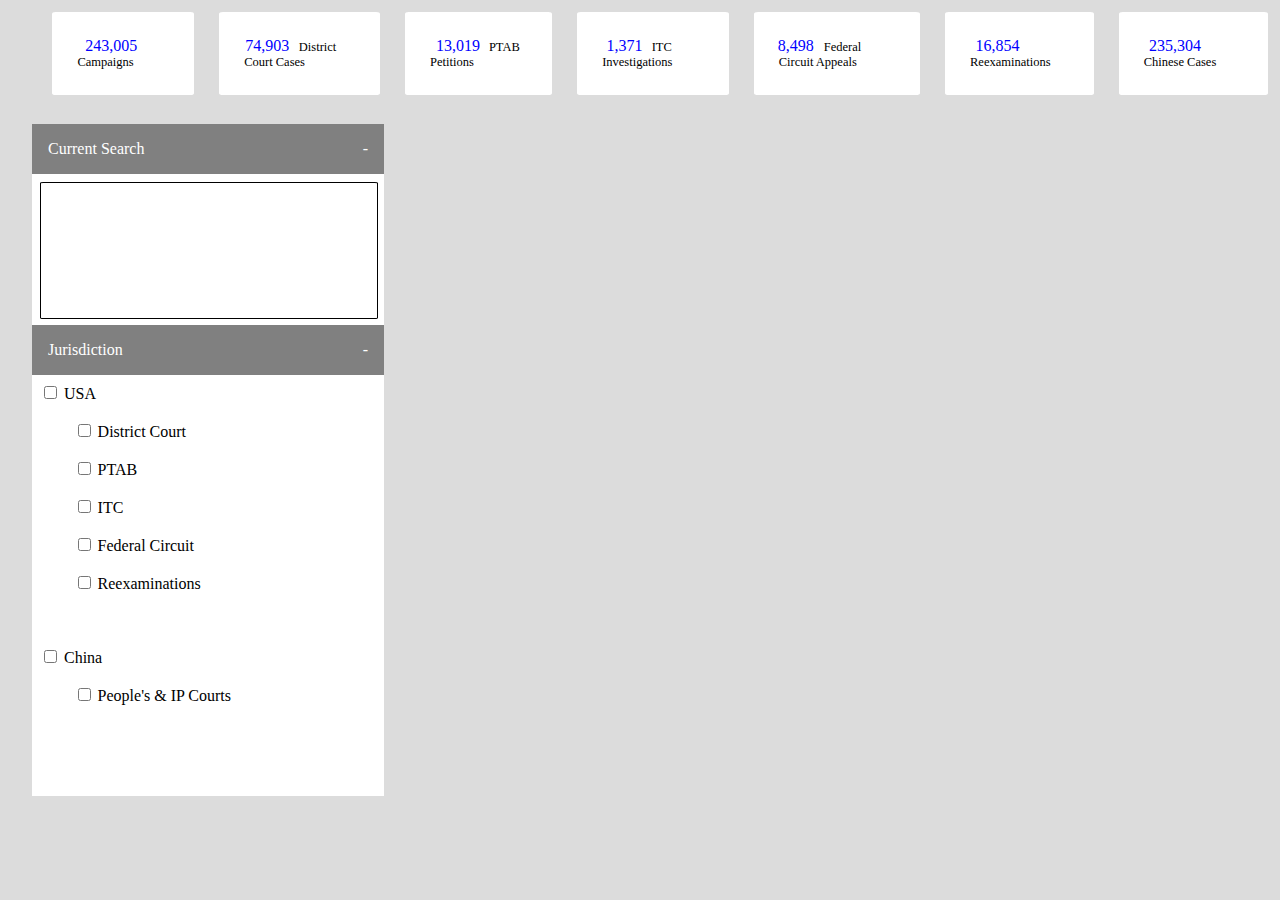
==== index(11-05-2021).html @ 775fd685 "Updated file" ====
<html>
    <head>
        <style>
            body {
                margin: 0;
            }

            .wrapper{
                background-color: #DCDCDC;
                padding: 0%;
                height: 100%;
                width: 100%;
                margin: 0;
            }
            
            header{
                margin-top: 1%;
            }

            .litems{
                list-style: none;
                display: flex;
                justify-content: space-evenly;
            }

            .items{
                background-color: white;
                margin: 1%;
                margin-top: 1%;
                display: inline;
                padding: 25;
                border-radius: 2.5%;
            }

            .licont{
                list-style: none;
                display: inline;
            }

            .lileft{
                display: inline;
                color: blue;
                font-size:16px;
                margin-left: -35%;
                margin-right: 5%;
            }

            .liright{
                display: inline;
                color: black;
                margin-left: 0%;
                font-size:12.5px;

            }

            .panel{
                width: 25%;
                margin-left: 2.5%;
                background-color: white;
            }

            .search .juris{
                width: 25%;
                background-color: green;
            }

            .search {
                background-color: gray;
                padding: 5%;
                width: 100%;
                color: white;
                display: inline-flex;
                justify-content: space-between;
            }

            .searchbox{
                background-color: white;
                width: 105%;
                height: 15%;
                padding: 2.5%;
            }

            .jurisbox{
                background-color: white;
                width: 105%;
                height: 45%;
                padding: 2.5%;
            }

            .sbox{
                border: 1px solid black;
                border-radius: 1%;
                width: 100%;
                height: 100%;
            }

            .juris{
                height: 50%;
            }

            .uscheck{
                margin-left: 10%;
                display: block;
            }

        </style>
    </head>
    <body>
        <div class="wrapper">
            <div class="header">
                <ul class="litems">
                    <li class="items">
                        <ul class="licont">
                            <li class="lileft">243,005</li>
                            <li class="liright">Campaigns</li>
                        </ul>
                    </li>
                    <li class="items">
                        <ul class="licont">
                            <li class="lileft">74,903</li>
                            <li class="liright">District Court Cases</li>
                        </ul>
                    </li>
                    <li class="items">
                        <ul class="licont">
                            <li class="lileft">13,019</li>
                            <li class="liright">PTAB Petitions</li>
                        </ul>
                    </li>
                    <li class="items">
                        <ul class="licont">
                            <li class="lileft">1,371</li>
                            <li class="liright">ITC Investigations</li>
                        </ul>
                    </li>
                    <li class="items">
                        <ul class="licont">
                            <li class="lileft">8,498</li>
                            <li class="liright">Federal Circuit Appeals</li>
                        </ul>
                    </li>
                    <li class="items">
                        <ul class="licont">
                            <li class="lileft">16,854</li>
                            <li class="liright">Reexaminations</li>
                        </ul>
                    </li>
                    <li class="items">
                        <ul class="licont">
                            <li class="lileft">235,304</li>
                            <li class="liright">Chinese Cases</li>
                        </ul>
                    </li>
                </ul>
            <div class="body">
                <div class="panel">
                    <div class="search">
                        <div class="searchheader">Current Search</div>
                        <div>-</div>
                    </div>
                    <div class="searchbox">
                        <div class="sbox"></div>
                    </div>
                    <div class="search">
                        <div class="searchheader">Jurisdiction</div>
                        <div>-</div>
                    </div>
                    <div class="jurisbox">
                        <input type="checkbox" name="USA" id="USA"> USA <br>
                        <div class="uscheck">
                            <br>
                            <input type="checkbox" name="dc" id="dc"> District Court <br> <br>
                            <input type="checkbox" name="dc" id="dc"> PTAB <br> <br>
                            <input type="checkbox" name="dc" id="dc"> ITC <br> <br>
                            <input type="checkbox" name="dc" id="dc"> Federal Circuit <br> <br>
                            <input type="checkbox" name="dc" id="dc"> Reexaminations <br> <br>
                        </div>
                        <br>
                        <br>
                        <input type="checkbox" name="China" id="China"> China <br>
                        <div class="uscheck">
                            <br>
                            <input type="checkbox" name="dc" id="dc"> People's & IP Courts <br> <br>
                        </div>
                    </div>
                </div>
            </div>
        </div>
    </body>
</html>
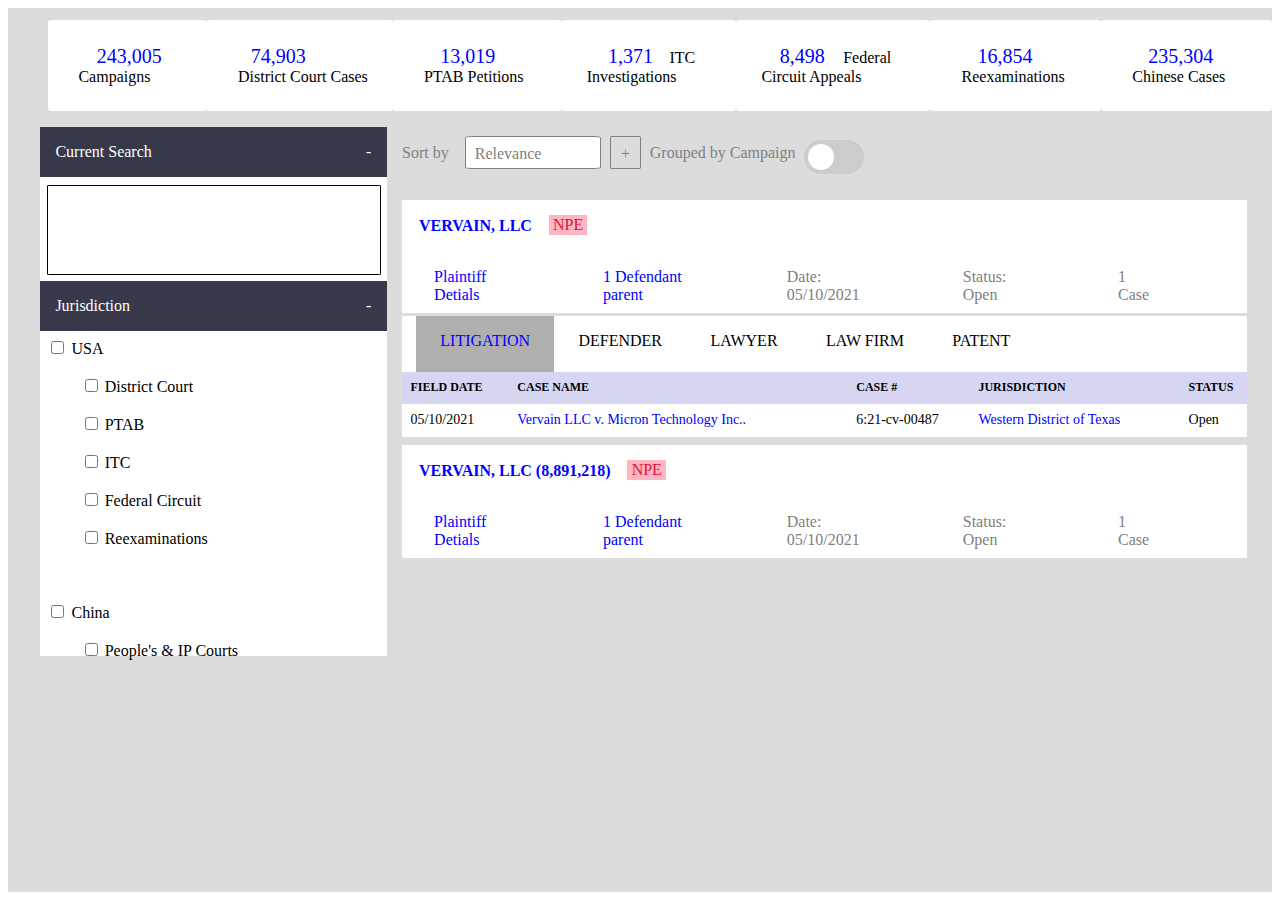
==== commit d1d1cbdb: "Added Style sheet" ====
--- a/index(11-05-2021).html
+++ b/index(11-05-2021).html
@@ -1,109 +1,6 @@
 <html>
     <head>
-        <style>
-            body {
-                margin: 0;
-            }
-
-            .wrapper{
-                background-color: #DCDCDC;
-                padding: 0%;
-                height: 100%;
-                width: 100%;
-                margin: 0;
-            }
-            
-            header{
-                margin-top: 1%;
-            }
-
-            .litems{
-                list-style: none;
-                display: flex;
-                justify-content: space-evenly;
-            }
-
-            .items{
-                background-color: white;
-                margin: 1%;
-                margin-top: 1%;
-                display: inline;
-                padding: 25;
-                border-radius: 2.5%;
-            }
-
-            .licont{
-                list-style: none;
-                display: inline;
-            }
-
-            .lileft{
-                display: inline;
-                color: blue;
-                font-size:16px;
-                margin-left: -35%;
-                margin-right: 5%;
-            }
-
-            .liright{
-                display: inline;
-                color: black;
-                margin-left: 0%;
-                font-size:12.5px;
-
-            }
-
-            .panel{
-                width: 25%;
-                margin-left: 2.5%;
-                background-color: white;
-            }
-
-            .search .juris{
-                width: 25%;
-                background-color: green;
-            }
-
-            .search {
-                background-color: gray;
-                padding: 5%;
-                width: 100%;
-                color: white;
-                display: inline-flex;
-                justify-content: space-between;
-            }
-
-            .searchbox{
-                background-color: white;
-                width: 105%;
-                height: 15%;
-                padding: 2.5%;
-            }
-
-            .jurisbox{
-                background-color: white;
-                width: 105%;
-                height: 45%;
-                padding: 2.5%;
-            }
-
-            .sbox{
-                border: 1px solid black;
-                border-radius: 1%;
-                width: 100%;
-                height: 100%;
-            }
-
-            .juris{
-                height: 50%;
-            }
-
-            .uscheck{
-                margin-left: 10%;
-                display: block;
-            }
-
-        </style>
+        <link rel="stylesheet" href="style.css">
     </head>
     <body>
         <div class="wrapper">
@@ -152,7 +49,7 @@
                         </ul>
                     </li>
                 </ul>
-            <div class="body">
+            <div class="section">
                 <div class="panel">
                     <div class="search">
                         <div class="searchheader">Current Search</div>
@@ -184,6 +81,73 @@
                         </div>
                     </div>
                 </div>
+                <div class="main">
+                    <div class="sort">
+                        <div class="sby">Sort by</div>
+                        <div class="relevance">Relevance</div>
+                        <div class="arrow">+</div>
+                        <div class="sby" id="group">Grouped by Campaign</div>
+                        <label class="switch">
+                            <input type="checkbox">
+                            <span class="slider round"></span>
+                        </label>
+                    </div>
+                    <div class="vervain">
+                        <div class="vhead">
+                            <div class="vllc">VERVAIN, LLC</div>
+                            <div class="npe">NPE</div>
+                        </div>
+                        <div class="vlist">
+                            <ul class="vul">
+                                <li class="vil">Plaintiff Detials</li>
+                                <li class="vil">1 Defendant parent</li>
+                                <li class="vil vgrey">Date: 05/10/2021</li>
+                                <li class="vil vgrey">Status: Open</li>
+                                <li class="vil vgrey">1 Case</li>
+                            </ul>
+                        </div>
+                    </div>
+                    <div class="tabs">
+                        <ul class="utab">
+                            <li class="ltab" id="lit">LITIGATION</li>
+                            <li class="ltab">DEFENDER</li>
+                            <li class="ltab">LAWYER</li>
+                            <li class="ltab">LAW FIRM</li>
+                            <li class="ltab">PATENT</li>
+                        </ul>
+                    </div>
+                    <table>
+                        <tr>
+                            <th>FIELD DATE</th>
+                            <th>CASE NAME</th>
+                            <th>CASE #</th>
+                            <th>JURISDICTION</th>
+                            <th>STATUS</th>
+                        </tr>
+                        <tr class="rwhite">
+                            <td>05/10/2021</td>
+                            <td id="tblue">Vervain LLC v. Micron Technology Inc..</td>
+                            <td>6:21-cv-00487</td>
+                            <td id="tblue">Western District of Texas</td>
+                            <td>Open</td>
+                        </tr>
+                    </table>
+                    <div class="vervain v2">
+                        <div class="vhead">
+                            <div class="vllc">VERVAIN, LLC (8,891,218)</div>
+                            <div class="npe">NPE</div>
+                        </div>
+                        <div class="vlist">
+                            <ul class="vul">
+                                <li class="vil">Plaintiff Detials</li>
+                                <li class="vil">1 Defendant parent</li>
+                                <li class="vil vgrey">Date: 05/10/2021</li>
+                                <li class="vil vgrey">Status: Open</li>
+                                <li class="vil vgrey">1 Case</li>
+                            </ul>
+                        </div>
+                    </div>
+                </div>
             </div>
         </div>
     </body>
--- a/style.css
+++ b/style.css
@@ -0,0 +1,308 @@
+<style>
+            body {
+                margin: 0;
+            }
+
+            .wrapper{
+                background-color: #DCDCDC;
+                padding: 0%;
+                height: 100%;
+                width: 100%;
+                margin: 0;
+            }
+            
+            header{
+                margin-top: 1%;
+            }
+
+            .litems{
+                list-style: none;
+                display: flex;
+                justify-content: space-evenly;
+            }
+
+            .items{
+                background-color: white;
+                margin-top: 1%;
+                display: inline;
+                padding: 25;
+                border-radius: 2.5%;
+            }
+
+            .licont{
+                list-style: none;
+                display: inline;
+            }
+
+            .lileft{
+                display: inline;
+                color: blue;
+                font-size: 20px;
+                margin-left: -15%;
+                margin-right: 5%;
+            }
+
+            .liright{
+                display: inline;
+                color: black;
+                margin-left: 5%;
+            }
+
+            .panel{
+                width: 25%;
+                margin-left: 2.5%;
+                float: left;
+                background-color: white;
+            }
+
+            .main {
+                width: 67.5%;
+                height: 63.5%;
+                margin-left: 3%;
+                float: left;
+            }
+
+            .search .juris{
+                width: 25%;
+            }
+
+            .search {
+                background-color: rgb(56, 56, 75);
+                padding: 5%;
+                width: 100%;
+                color: white;
+                display: inline-flex;
+                justify-content: space-between;
+            }
+
+            .searchbox{
+                background-color: white;
+                width: 105%;
+                height: 10%;
+                padding: 2.5%;
+            }
+
+            .jurisbox{
+                background-color: white;
+                width: 105%;
+                height: 35%;
+                padding: 2.5%;
+            }
+
+            .sbox{
+                border: 1px solid black;
+                border-radius: 1%;
+                width: 100%;
+                height: 100%;
+            }
+
+            .juris{
+                height: 50%;
+            }
+
+            .uscheck{
+                margin-left: 10%;
+                display: block;
+            }
+
+            .sort {
+                height: 10%;
+                padding: 1%;
+                display: flex;
+                justify-content: start;
+                color: grey;
+            }
+
+            .relevance {
+                width: 15%;
+                height: 25%;
+                padding-top: 1%;
+                padding-bottom: 1%;
+                padding-left: 1%;
+                margin-left: 2%;
+                background-color: white;
+                border-radius: 5%;  
+                border: 1px solid grey;
+            }
+
+            .sby {
+                padding-top: 1%;
+                padding-bottom: 1%;
+                text-align: center;
+            }
+
+            .arrow {
+                padding: 1% 1.25%;
+                margin-left: 1%;
+                height: 25%;
+                text-align: center;
+                border-radius: 5%;
+                border: 1px solid grey;
+            }
+
+            #group {
+                margin-left: 1%;
+            }
+
+            .switch {
+            position: relative;
+            display: inline-block;
+            margin-left: 1%;
+            margin-top: .5%;
+            width: 60px;
+            height: 34px;
+            }
+
+            /* Hide default HTML checkbox */
+            .switch input {
+            opacity: 0;
+            width: 0;
+            height: 0;
+            }
+
+            /* The slider */
+            .slider {
+            position: absolute;
+            cursor: pointer;
+            top: 0;
+            left: 0;
+            right: 0;
+            bottom: 0;
+            background-color: #ccc;
+            -webkit-transition: .4s;
+            transition: .4s;
+            }
+
+            .slider:before {
+            position: absolute;
+            content: "";
+            height: 26px;
+            width: 26px;
+            left: 4px;
+            bottom: 4px;
+            background-color: white;
+            -webkit-transition: .4s;
+            transition: .4s;
+            }
+
+            input:checked + .slider {
+            background-color: #1443dd;
+            }
+
+            input:focus + .slider {
+            box-shadow: 0 0 1px #1443dd;
+            }
+
+            input:checked + .slider:before {
+            -webkit-transform: translateX(26px);
+            -ms-transform: translateX(26px);
+            transform: translateX(26px);
+            }
+
+            /* Rounded sliders */
+            .slider.round {
+            border-radius: 34px;
+            }
+
+            .slider.round:before {
+            border-radius: 50%;
+            }
+
+            .vervain {
+                height: 20%;
+                background-color: white;
+                margin-left: 1%;
+            }
+
+            .vhead {
+                display: flex;
+            }
+
+            .vllc {
+                padding: 2%;
+                color: blue;
+                font-weight: 700;
+            }
+
+            .npe {
+                padding: .5%;
+                padding-top: .1%;
+                padding-bottom: .1%;
+                height: 5%;
+                margin-top: 1.75%;
+                color: crimson;
+                background-color: lightpink;
+            }
+
+            .vlist {
+                margin-left: 2%;
+            }
+
+            .vul {
+                display: flex;
+                margin-left: -3%;
+                list-style: none;
+                color: blue;
+            }
+
+            .vil {
+                margin-right: 12%;
+            }
+
+            .vgrey {
+                color: grey;
+            }
+
+            .tabs {
+                height: 10%;
+                background-color: white;
+                margin-top: -1.5%;
+                margin-left: 1%;
+            }
+
+            .utab {
+                height: 100%;
+                margin-left: -.2%;
+                list-style: none;
+                display: flex;
+            }
+
+            .ltab {
+                margin-bottom: 0;
+                background-color: white;
+                padding: 2% 3%;
+            }
+
+            #lit {
+                background-color: rgb(177, 174, 174);
+                color: blue;
+                margin-left: -3%;
+            }
+
+            table {
+                border-collapse: collapse;
+                width: 99%;
+                margin-left: 1%;
+            }
+
+            td, th {
+                background-color: rgb(214, 214, 243);
+                font-size: 12px;
+                text-align: left;
+                padding: 1%;
+            }
+
+            td {
+                background-color: white;
+                font-size: 14px;
+            }
+
+            #tblue {
+                color: blue;
+            }
+
+            .v2 {
+                margin-top: 1%;
+                border-radius: .5%;
+            }
+        </style>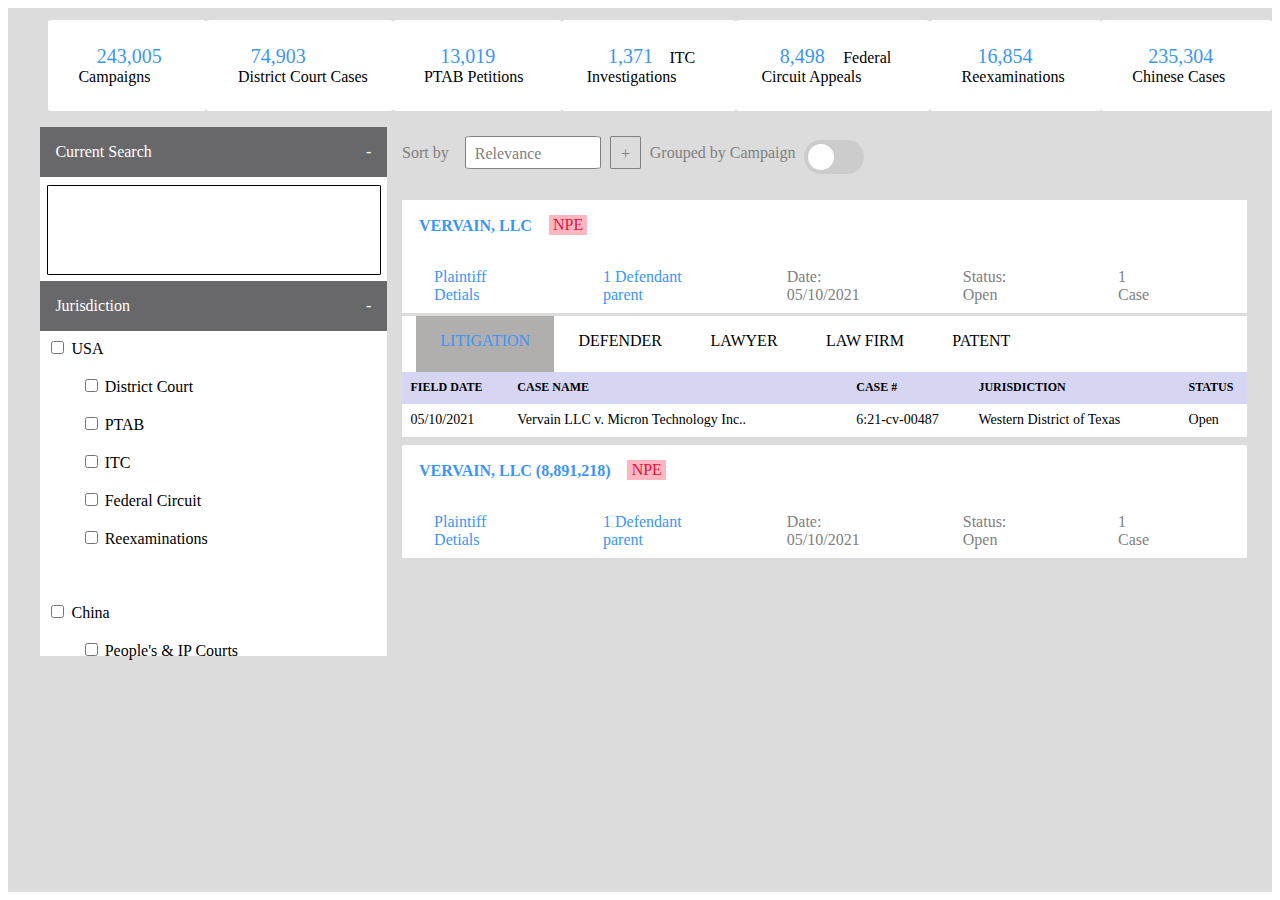
==== commit e03d76e9: "Style Changes" ====
--- a/index(11-05-2021).html
+++ b/index(11-05-2021).html
@@ -1,6 +1,7 @@
 <html>
     <head>
         <link rel="stylesheet" href="style.css">
+        <title>Index</title>
     </head>
     <body>
         <div class="wrapper">
@@ -99,21 +100,21 @@
                         </div>
                         <div class="vlist">
                             <ul class="vul">
-                                <li class="vil">Plaintiff Detials</li>
-                                <li class="vil">1 Defendant parent</li>
-                                <li class="vil vgrey">Date: 05/10/2021</li>
-                                <li class="vil vgrey">Status: Open</li>
-                                <li class="vil vgrey">1 Case</li>
+                                <li>Plaintiff Detials</li>
+                                <li>1 Defendant parent</li>
+                                <li class="vgrey">Date: 05/10/2021</li>
+                                <li class="vgrey">Status: Open</li>
+                                <li class="vgrey">1 Case</li>
                             </ul>
                         </div>
                     </div>
                     <div class="tabs">
                         <ul class="utab">
-                            <li class="ltab" id="lit">LITIGATION</li>
-                            <li class="ltab">DEFENDER</li>
-                            <li class="ltab">LAWYER</li>
-                            <li class="ltab">LAW FIRM</li>
-                            <li class="ltab">PATENT</li>
+                            <li id="lit">LITIGATION</li>
+                            <li>DEFENDER</li>
+                            <li>LAWYER</li>
+                            <li>LAW FIRM</li>
+                            <li>PATENT</li>
                         </ul>
                     </div>
                     <table>
@@ -139,11 +140,11 @@
                         </div>
                         <div class="vlist">
                             <ul class="vul">
-                                <li class="vil">Plaintiff Detials</li>
-                                <li class="vil">1 Defendant parent</li>
-                                <li class="vil vgrey">Date: 05/10/2021</li>
-                                <li class="vil vgrey">Status: Open</li>
-                                <li class="vil vgrey">1 Case</li>
+                                <li>Plaintiff Detials</li>
+                                <li>1 Defendant parent</li>
+                                <li class="vgrey">Date: 05/10/2021</li>
+                                <li class="vgrey">Status: Open</li>
+                                <li class="vgrey">1 Case</li>
                             </ul>
                         </div>
                     </div>
--- a/style.css
+++ b/style.css
@@ -36,7 +36,7 @@
 
             .lileft{
                 display: inline;
-                color: blue;
+                color: #3d95f6;
                 font-size: 20px;
                 margin-left: -15%;
                 margin-right: 5%;
@@ -67,7 +67,7 @@
             }
 
             .search {
-                background-color: rgb(56, 56, 75);
+                background-color: rgb(104, 104, 107);
                 padding: 5%;
                 width: 100%;
                 color: white;
@@ -220,7 +220,7 @@
 
             .vllc {
                 padding: 2%;
-                color: blue;
+                color: #3d95f6;
                 font-weight: 700;
             }
 
@@ -242,10 +242,10 @@
                 display: flex;
                 margin-left: -3%;
                 list-style: none;
-                color: blue;
-            }
-
-            .vil {
+                color: #3d95f6;
+            }
+
+            .vul li {
                 margin-right: 12%;
             }
 
@@ -267,7 +267,7 @@
                 display: flex;
             }
 
-            .ltab {
+            .utab li {
                 margin-bottom: 0;
                 background-color: white;
                 padding: 2% 3%;
@@ -275,7 +275,7 @@
 
             #lit {
                 background-color: rgb(177, 174, 174);
-                color: blue;
+                color: #3d95f6;
                 margin-left: -3%;
             }
 
@@ -297,8 +297,8 @@
                 font-size: 14px;
             }
 
-            #tblue {
-                color: blue;
+            #t#3d95f6 {
+                color: #3d95f6;
             }
 
             .v2 {
